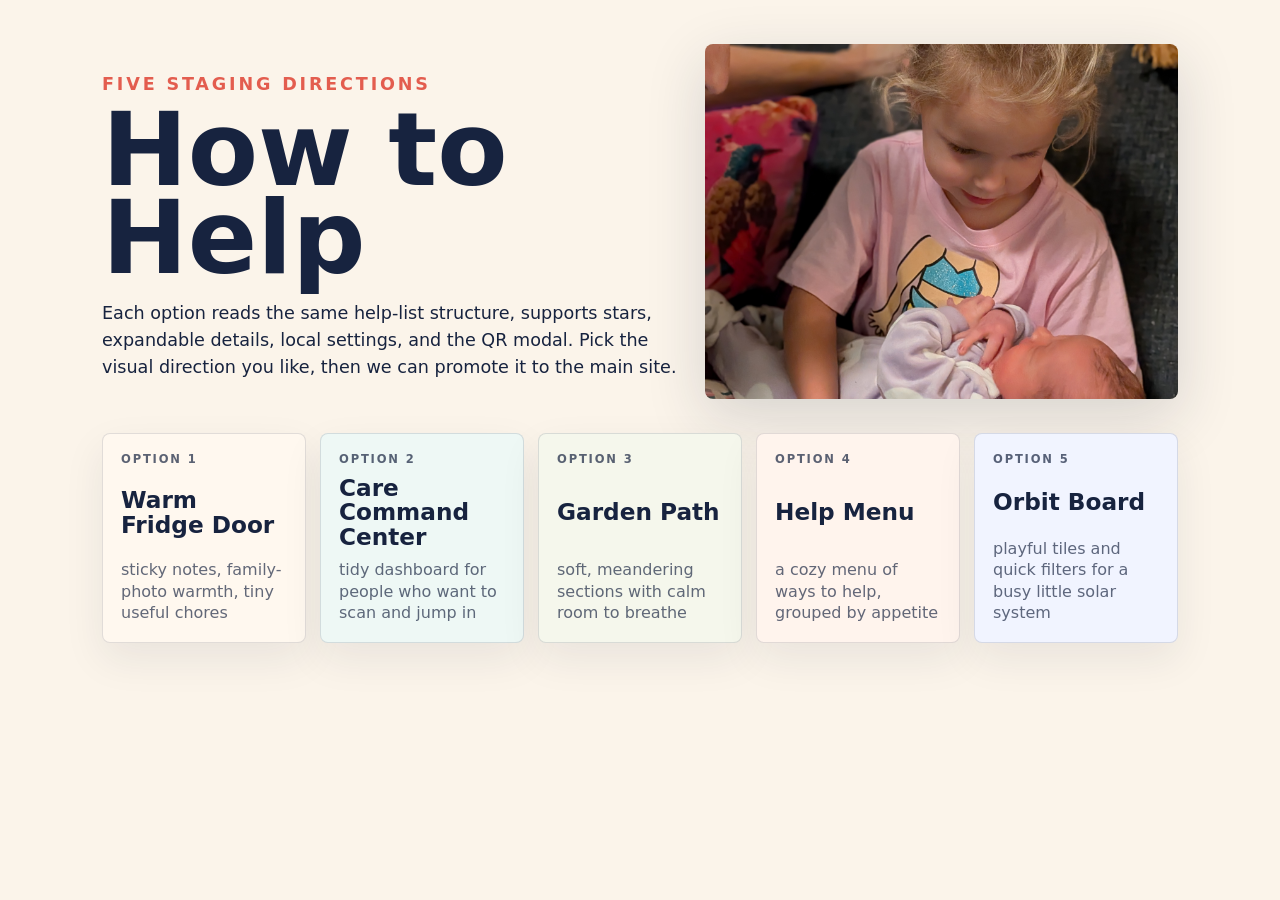
==== index.html @ 8624fa8e "Create How to Help staging site" ====
<!doctype html>
<html lang="en">
<head>
  <meta charset="utf-8">
  <meta name="viewport" content="width=device-width, initial-scale=1">
  <title>How to Help - staging</title>
  <meta name="theme-color" content="#fff8ef">
  <link rel="icon" href="assets/icon.svg" type="image/svg+xml">
  <link rel="stylesheet" href="shared/base.css">
  <style>
    body { background: #fbf4ea; color: #17233f; }
    .picker-shell { max-width: 1120px; margin: 0 auto; padding: 44px 22px; }
    .picker-hero { display: grid; grid-template-columns: 1.1fr .9fr; gap: 24px; align-items: end; }
    .picker-hero img { width: 100%; aspect-ratio: 4 / 3; object-fit: cover; border-radius: 8px; box-shadow: 0 18px 60px rgba(23,35,63,.16); }
    .picker-hero h1 { font-size: clamp(3rem, 8vw, 7rem); line-height: .86; margin: 0 0 16px; letter-spacing: 0; }
    .picker-hero p { font-size: 1.1rem; line-height: 1.55; max-width: 56ch; }
    .option-grid { display: grid; grid-template-columns: repeat(5, minmax(0, 1fr)); gap: 14px; margin-top: 34px; }
    .option-card { min-height: 210px; border-radius: 8px; padding: 18px; display: flex; flex-direction: column; justify-content: space-between; text-decoration: none; color: inherit; border: 1px solid rgba(23,35,63,.13); box-shadow: 0 16px 40px rgba(23,35,63,.08); transition: transform .18s ease, box-shadow .18s ease; }
    .option-card:hover { transform: translateY(-4px); box-shadow: 0 22px 55px rgba(23,35,63,.14); }
    .option-card span { text-transform: uppercase; font-size: .72rem; letter-spacing: .16em; font-weight: 800; opacity: .7; }
    .option-card strong { font-size: 1.45rem; line-height: 1.05; }
    .option-card em { font-style: normal; color: rgba(23,35,63,.68); line-height: 1.35; }
    .fridge-door { background: #fff8ef; }
    .command-center { background: #eef8f5; }
    .garden-path { background: #f5f7ec; }
    .help-menu { background: #fff4ed; }
    .orbit-board { background: #f1f4ff; }
    @media (max-width: 850px) { .picker-hero, .option-grid { grid-template-columns: 1fr; } .option-card { min-height: 150px; } }
  </style>
</head>
<body>
  <main class="picker-shell">
    <section class="picker-hero">
      <div>
        <p class="eyebrow">Five staging directions</p>
        <h1>How to Help</h1>
        <p>Each option reads the same help-list structure, supports stars, expandable details, local settings, and the QR modal. Pick the visual direction you like, then we can promote it to the main site.</p>
      </div>
      <img src="assets/family-1.jpg" alt="Miri and Avi">
    </section>
    <section class="option-grid" aria-label="Staging options">
      <a class="option-card fridge-door" href="staging_1/">
  <span>Option 1</span>
  <strong>Warm Fridge Door</strong>
  <em>sticky notes, family-photo warmth, tiny useful chores</em>
</a>
<a class="option-card command-center" href="staging_2/">
  <span>Option 2</span>
  <strong>Care Command Center</strong>
  <em>tidy dashboard for people who want to scan and jump in</em>
</a>
<a class="option-card garden-path" href="staging_3/">
  <span>Option 3</span>
  <strong>Garden Path</strong>
  <em>soft, meandering sections with calm room to breathe</em>
</a>
<a class="option-card help-menu" href="staging_4/">
  <span>Option 4</span>
  <strong>Help Menu</strong>
  <em>a cozy menu of ways to help, grouped by appetite</em>
</a>
<a class="option-card orbit-board" href="staging_5/">
  <span>Option 5</span>
  <strong>Orbit Board</strong>
  <em>playful tiles and quick filters for a busy little solar system</em>
</a>
    </section>
  </main>
</body>
</html>
---- shared/base.css ----
:root {
  --ink: #17233f;
  --muted: #657188;
  --paper: #fffaf3;
  --panel: rgba(255,255,255,.82);
  --line: rgba(23,35,63,.13);
  --accent: #e35d4f;
  --accent-2: #238a78;
  --shadow: 0 20px 70px rgba(23,35,63,.12);
  font-family: Inter, ui-sans-serif, system-ui, -apple-system, BlinkMacSystemFont, "Segoe UI", sans-serif;
  color: var(--ink);
}

* { box-sizing: border-box; }
html { scroll-behavior: smooth; }
body {
  min-height: 100vh;
  margin: 0;
  background: var(--page-bg, #fff8ef);
  color: var(--ink);
}
button, input { font: inherit; }
button { cursor: pointer; }
img { max-width: 100%; display: block; }
.site-shell { width: min(1160px, calc(100% - 28px)); margin: 0 auto; padding: 22px 0 40px; }
.eyebrow { margin: 0 0 8px; color: var(--accent); font-size: .75rem; text-transform: uppercase; letter-spacing: .16em; font-weight: 850; }
.hero {
  position: relative;
  display: grid;
  grid-template-columns: minmax(280px, .9fr) minmax(320px, 1.1fr);
  gap: 28px;
  align-items: stretch;
  min-height: 520px;
  padding: 18px;
}
.hero-photo img { width: 100%; height: 100%; object-fit: cover; border-radius: var(--radius, 8px); box-shadow: var(--shadow); }
.hero-copy {
  align-self: center;
  padding: clamp(22px, 5vw, 54px);
}
.hero h1 { margin: 0; font-size: clamp(3.4rem, 8vw, 8rem); line-height: .85; letter-spacing: 0; }
.hero-copy p:not(.eyebrow) { max-width: 42rem; color: var(--muted); font-size: clamp(1rem, 2vw, 1.25rem); line-height: 1.55; }
.hero-actions { display: flex; flex-wrap: wrap; gap: 10px; margin-top: 24px; }
.primary-action, .plain-action, .settings-actions button, .site-footer button {
  border: 1px solid var(--line);
  border-radius: 999px;
  padding: 11px 16px;
  background: var(--accent);
  color: white;
  font-weight: 800;
  box-shadow: 0 12px 30px rgba(23,35,63,.12);
}
.plain-action, .settings-actions button:not(.primary-action), .site-footer button {
  background: rgba(255,255,255,.78);
  color: var(--ink);
  box-shadow: none;
}
.settings-button {
  position: absolute;
  top: 22px;
  right: 22px;
  display: inline-flex;
  align-items: center;
  gap: 8px;
  border: 1px solid var(--line);
  border-radius: 999px;
  padding: 10px 13px;
  background: rgba(255,255,255,.78);
  color: var(--ink);
  font-weight: 800;
  backdrop-filter: blur(12px);
}
.intro-strip {
  display: grid;
  grid-template-columns: repeat(3, 1fr);
  gap: 12px;
  margin: 24px 0;
}
.intro-strip div {
  background: var(--panel);
  border: 1px solid var(--line);
  border-radius: var(--radius, 8px);
  padding: 16px;
}
.intro-strip strong { display: block; margin-bottom: 6px; }
.intro-strip span { color: var(--muted); line-height: 1.35; }
.section-tabs {
  position: sticky;
  top: 0;
  z-index: 4;
  display: flex;
  gap: 8px;
  overflow-x: auto;
  padding: 10px 0;
  background: color-mix(in srgb, var(--page-bg, #fff8ef) 88%, transparent);
  backdrop-filter: blur(14px);
}
.section-tabs a {
  flex: 0 0 auto;
  text-decoration: none;
  color: var(--ink);
  border: 1px solid var(--line);
  background: rgba(255,255,255,.78);
  border-radius: 999px;
  padding: 9px 13px;
  font-size: .9rem;
  font-weight: 800;
}
.photo-band {
  display: grid;
  grid-template-columns: 1.2fr .8fr 1fr;
  gap: 12px;
  margin: 20px 0 34px;
}
.photo-band img { width: 100%; aspect-ratio: 16 / 10; object-fit: cover; border-radius: var(--radius, 8px); border: 1px solid var(--line); }
.content-heading { display: flex; justify-content: space-between; gap: 18px; align-items: end; margin: 12px 0 16px; }
.content-heading h2 { margin: 0; font-size: clamp(2.2rem, 5vw, 4.3rem); line-height: .95; }
.sections { display: grid; grid-template-columns: repeat(2, minmax(0, 1fr)); gap: 18px; }
.help-section {
  min-width: 0;
  padding: 18px;
  border: 1px solid var(--line);
  border-radius: var(--radius, 8px);
  background: var(--panel);
  box-shadow: 0 14px 44px rgba(23,35,63,.08);
}
.help-section header { display: flex; justify-content: space-between; gap: 12px; align-items: start; margin-bottom: 12px; }
.help-section h3 { margin: 0; font-size: clamp(1.5rem, 3vw, 2.2rem); letter-spacing: 0; }
.section-count { margin: 0; color: var(--muted); font-weight: 800; white-space: nowrap; }
.help-list { display: grid; gap: 8px; }
.help-card {
  position: relative;
  border: 1px solid var(--line);
  border-radius: calc(var(--radius, 8px) - 2px);
  background: rgba(255,255,255,.72);
  overflow: hidden;
}
.help-card.is-starred { border-color: color-mix(in srgb, var(--accent) 55%, white); background: color-mix(in srgb, var(--accent) 11%, white); }
.star-button {
  position: absolute;
  left: 10px;
  top: 10px;
  z-index: 2;
  width: 32px;
  height: 32px;
  border: 0;
  border-radius: 50%;
  background: transparent;
  color: var(--accent);
  font-size: 1.15rem;
}
.card-main {
  width: 100%;
  display: grid;
  grid-template-columns: 1fr auto;
  gap: 12px;
  align-items: center;
  border: 0;
  background: transparent;
  color: inherit;
  text-align: left;
  padding: 13px 14px 13px 48px;
}
.item-title { font-weight: 850; line-height: 1.25; }
.expand-mark { transition: transform .18s ease; color: var(--muted); font-weight: 900; }
.card-main[aria-expanded="true"] .expand-mark { transform: rotate(45deg); }
.item-details { padding: 0 16px 16px 48px; color: var(--muted); line-height: 1.45; }
.item-details p { margin: 0; }
.closing-card {
  display: grid;
  grid-template-columns: .8fr 1.2fr;
  gap: 18px;
  align-items: center;
  margin-top: 24px;
  padding: 18px;
  border-radius: var(--radius, 8px);
  background: var(--panel);
  border: 1px solid var(--line);
}
.closing-card img { aspect-ratio: 16 / 10; width: 100%; object-fit: cover; border-radius: calc(var(--radius, 8px) - 2px); }
.closing-card h2 { margin: 0 0 8px; font-size: clamp(1.8rem, 4vw, 3rem); line-height: 1; }
.closing-card p:not(.eyebrow) { color: var(--muted); line-height: 1.5; }
.site-footer { display: flex; justify-content: center; gap: 10px; align-items: center; margin-top: 26px; color: var(--muted); }
.site-footer a { color: inherit; }
.modal-backdrop {
  position: fixed;
  inset: 0;
  z-index: 20;
  background: rgba(23,35,63,.3);
  backdrop-filter: blur(8px);
}
.settings-modal, .qr-modal {
  position: fixed;
  inset: 0;
  z-index: 21;
  display: grid;
  place-items: center;
  padding: 18px;
}
.settings-modal[hidden], .qr-modal[hidden], .modal-backdrop[hidden] { display: none; }
.settings-panel, .qr-panel {
  width: min(560px, 100%);
  max-height: min(720px, calc(100vh - 36px));
  overflow: auto;
  background: var(--paper);
  border: 1px solid var(--line);
  border-radius: 10px;
  box-shadow: 0 28px 90px rgba(23,35,63,.28);
  padding: 18px;
}
.settings-panel header, .qr-panel header { display: flex; justify-content: space-between; align-items: start; gap: 16px; margin-bottom: 16px; }
.settings-panel h2, .qr-panel h2 { margin: 0; font-size: 2rem; }
.plain-x {
  width: 38px;
  height: 38px;
  border: 0;
  background: transparent;
  font-size: 2rem;
  line-height: 1;
  transition: transform .2s ease;
}
.plain-x:hover { transform: rotate(90deg); }
.settings-section { border-top: 1px solid var(--line); padding: 16px 0; }
.settings-section h3 { margin: 0 0 10px; }
.style-grid { display: grid; grid-template-columns: repeat(3, 1fr); gap: 10px; }
.style-grid button {
  border: 1px solid var(--line);
  border-radius: 8px;
  background: rgba(255,255,255,.72);
  padding: 10px;
  font-weight: 850;
}
.style-grid .is-selected { outline: 3px solid color-mix(in srgb, var(--accent) 45%, transparent); }
.style-grid span { display: block; height: 34px; border-radius: 6px; margin-bottom: 8px; background: linear-gradient(135deg, var(--accent), var(--accent-2)); }
.toggle-row { display: flex; justify-content: space-between; align-items: center; gap: 14px; padding: 10px 0; }
.advanced-settings summary { display: flex; justify-content: space-between; font-weight: 850; cursor: pointer; }
.advanced-settings input { width: 100%; margin-top: 8px; border: 1px solid var(--line); border-radius: 8px; padding: 10px; }
.advanced-settings small { display: block; color: var(--muted); line-height: 1.4; margin-top: 8px; }
.settings-actions { display: flex; gap: 10px; justify-content: flex-end; padding-top: 10px; }
.qr-panel { text-align: center; }
.qr-panel img { width: min(320px, 82vw); margin: 10px auto 16px; border: 12px solid white; border-radius: 8px; }
.qr-panel a { color: var(--muted); overflow-wrap: anywhere; }
body[data-style="bright"] { --paper: #ffffff; --panel: rgba(255,255,255,.9); --accent: #0d8f81; --accent-2: #ffb347; }
body[data-style="night"] { --paper: #111827; --panel: rgba(22,30,48,.9); --ink: #f6f2e8; --muted: #b8c1d1; --line: rgba(255,255,255,.14); --accent: #ffb86b; --accent-2: #7ad7ca; color: var(--ink); }
body.is-compact .hero { min-height: 380px; }
body.is-compact .intro-strip, body.is-compact .photo-band, body.is-compact .closing-card { display: none; }
body.is-compact .help-section { padding: 12px; }
body.is-compact .card-main { padding-top: 10px; padding-bottom: 10px; }
@media (max-width: 820px) {
  .site-shell { width: min(100% - 18px, 560px); padding-top: 10px; }
  .hero, .picker-hero, .intro-strip, .photo-band, .sections, .closing-card { grid-template-columns: 1fr; }
  .hero { min-height: auto; padding: 10px; }
  .hero-photo img { max-height: 380px; }
  .hero-copy { padding: 20px 4px 8px; }
  .hero h1 { font-size: clamp(3.6rem, 19vw, 5.8rem); }
  .settings-button { top: 16px; right: 16px; }
  .content-heading { display: block; }
  .help-section { padding: 14px; }
  .section-tabs { margin-left: -9px; margin-right: -9px; padding-left: 9px; }
  .site-footer { flex-direction: column; }
}
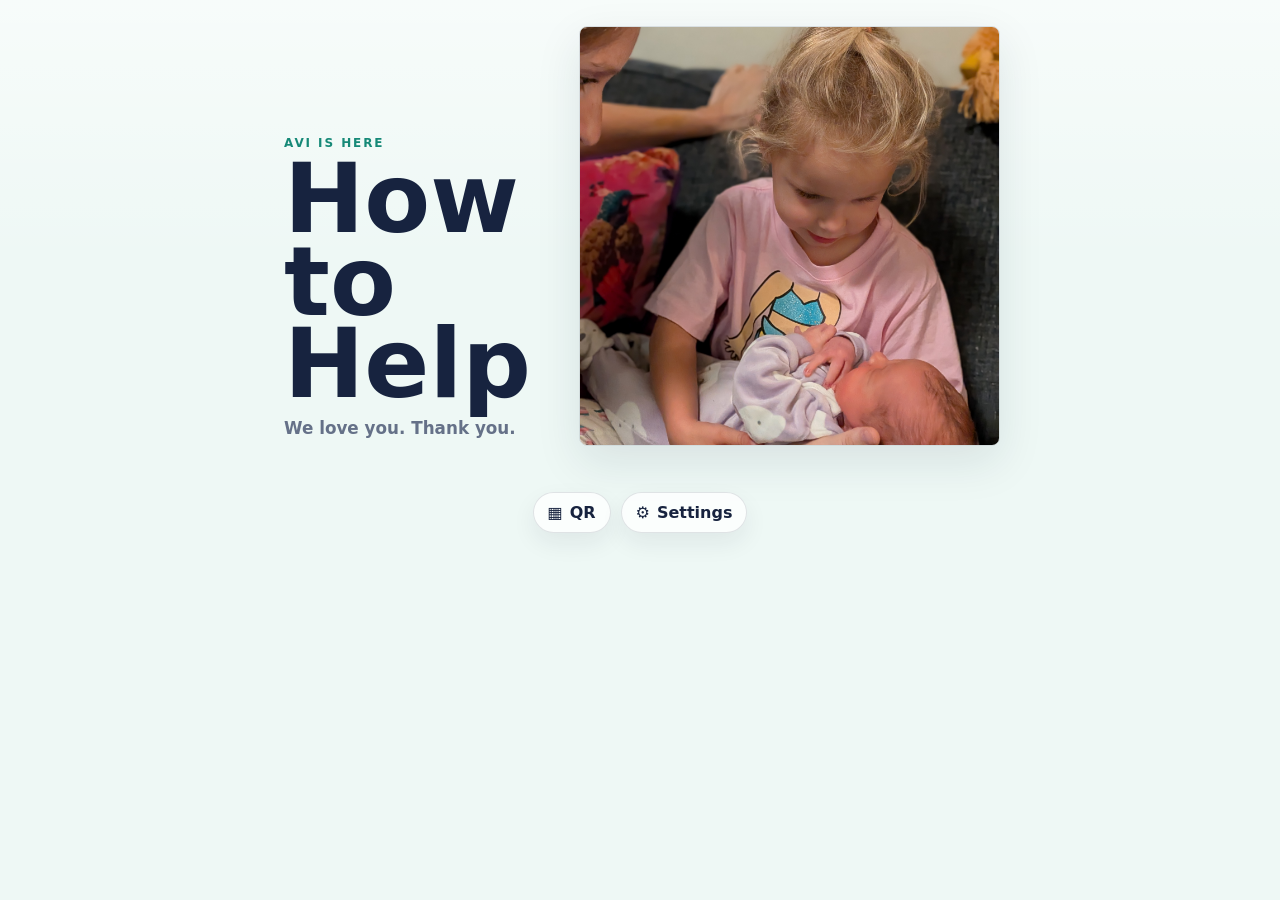
==== commit ca7aa257: "Promote simplified option two layout" ====
--- a/index.html
+++ b/index.html
@@ -2,69 +2,95 @@
 <html lang="en">
 <head>
   <meta charset="utf-8">
-  <meta name="viewport" content="width=device-width, initial-scale=1">
-  <title>How to Help - staging</title>
-  <meta name="theme-color" content="#fff8ef">
+  <meta name="viewport" content="width=device-width, initial-scale=1, viewport-fit=cover">
+  <title>How to Help</title>
+  <meta name="theme-color" content="#eef8f5">
+  <meta name="apple-mobile-web-app-title" content="How to Help">
   <link rel="icon" href="assets/icon.svg" type="image/svg+xml">
+  <link rel="apple-touch-icon" href="assets/icon.svg">
+  <link rel="manifest" href="manifest.webmanifest">
   <link rel="stylesheet" href="shared/base.css">
-  <style>
-    body { background: #fbf4ea; color: #17233f; }
-    .picker-shell { max-width: 1120px; margin: 0 auto; padding: 44px 22px; }
-    .picker-hero { display: grid; grid-template-columns: 1.1fr .9fr; gap: 24px; align-items: end; }
-    .picker-hero img { width: 100%; aspect-ratio: 4 / 3; object-fit: cover; border-radius: 8px; box-shadow: 0 18px 60px rgba(23,35,63,.16); }
-    .picker-hero h1 { font-size: clamp(3rem, 8vw, 7rem); line-height: .86; margin: 0 0 16px; letter-spacing: 0; }
-    .picker-hero p { font-size: 1.1rem; line-height: 1.55; max-width: 56ch; }
-    .option-grid { display: grid; grid-template-columns: repeat(5, minmax(0, 1fr)); gap: 14px; margin-top: 34px; }
-    .option-card { min-height: 210px; border-radius: 8px; padding: 18px; display: flex; flex-direction: column; justify-content: space-between; text-decoration: none; color: inherit; border: 1px solid rgba(23,35,63,.13); box-shadow: 0 16px 40px rgba(23,35,63,.08); transition: transform .18s ease, box-shadow .18s ease; }
-    .option-card:hover { transform: translateY(-4px); box-shadow: 0 22px 55px rgba(23,35,63,.14); }
-    .option-card span { text-transform: uppercase; font-size: .72rem; letter-spacing: .16em; font-weight: 800; opacity: .7; }
-    .option-card strong { font-size: 1.45rem; line-height: 1.05; }
-    .option-card em { font-style: normal; color: rgba(23,35,63,.68); line-height: 1.35; }
-    .fridge-door { background: #fff8ef; }
-    .command-center { background: #eef8f5; }
-    .garden-path { background: #f5f7ec; }
-    .help-menu { background: #fff4ed; }
-    .orbit-board { background: #f1f4ff; }
-    @media (max-width: 850px) { .picker-hero, .option-grid { grid-template-columns: 1fr; } .option-card { min-height: 150px; } }
-  </style>
+  <link rel="stylesheet" href="styles.css">
 </head>
-<body>
-  <main class="picker-shell">
-    <section class="picker-hero">
-      <div>
-        <p class="eyebrow">Five staging directions</p>
+<body class="command-center actual-site" data-stage="production" data-asset-root="assets">
+  <main class="site-shell">
+    <header class="simple-hero">
+      <div class="simple-title">
+        <p class="eyebrow">Avi is here</p>
         <h1>How to Help</h1>
-        <p>Each option reads the same help-list structure, supports stars, expandable details, local settings, and the QR modal. Pick the visual direction you like, then we can promote it to the main site.</p>
+        <p>We love you. Thank you.</p>
       </div>
       <img src="assets/family-1.jpg" alt="Miri and Avi">
-    </section>
-    <section class="option-grid" aria-label="Staging options">
-      <a class="option-card fridge-door" href="staging_1/">
-  <span>Option 1</span>
-  <strong>Warm Fridge Door</strong>
-  <em>sticky notes, family-photo warmth, tiny useful chores</em>
-</a>
-<a class="option-card command-center" href="staging_2/">
-  <span>Option 2</span>
-  <strong>Care Command Center</strong>
-  <em>tidy dashboard for people who want to scan and jump in</em>
-</a>
-<a class="option-card garden-path" href="staging_3/">
-  <span>Option 3</span>
-  <strong>Garden Path</strong>
-  <em>soft, meandering sections with calm room to breathe</em>
-</a>
-<a class="option-card help-menu" href="staging_4/">
-  <span>Option 4</span>
-  <strong>Help Menu</strong>
-  <em>a cozy menu of ways to help, grouped by appetite</em>
-</a>
-<a class="option-card orbit-board" href="staging_5/">
-  <span>Option 5</span>
-  <strong>Orbit Board</strong>
-  <em>playful tiles and quick filters for a busy little solar system</em>
-</a>
-    </section>
+    </header>
+
+    <section class="sections" data-sections aria-label="Ways to help"></section>
+
+    <footer class="bottom-tools">
+      <button type="button" data-open-qr aria-label="Show QR code">
+        <span aria-hidden="true">▦</span>
+        <span>QR</span>
+      </button>
+      <button type="button" data-open-settings aria-label="Open settings">
+        <span aria-hidden="true">⚙</span>
+        <span>Settings</span>
+      </button>
+    </footer>
   </main>
+
+  <div class="modal-backdrop" data-settings-backdrop hidden></div>
+  <section class="settings-modal" data-settings-modal hidden role="dialog" aria-modal="true" aria-labelledby="settings-title">
+    <div class="settings-panel">
+      <header>
+        <div>
+          <p class="eyebrow">How to Help</p>
+          <h2 id="settings-title">Settings</h2>
+        </div>
+        <button type="button" class="plain-x" data-close-settings aria-label="Close settings">×</button>
+      </header>
+      <section class="settings-section">
+        <h3>Style</h3>
+        <div class="style-grid" data-style-grid>
+          <button type="button" data-style-option="cozy"><span></span>Cozy</button>
+          <button type="button" data-style-option="bright"><span></span>Bright</button>
+          <button type="button" data-style-option="night"><span></span>Night</button>
+        </div>
+      </section>
+      <section class="settings-section">
+        <h3>List</h3>
+        <label class="toggle-row"><span>Show descriptions by default</span><input type="checkbox" data-setting="openDescriptions"></label>
+        <label class="toggle-row"><span>Compact list</span><input type="checkbox" data-setting="compact"></label>
+      </section>
+      <details class="settings-section advanced-settings">
+        <summary><span>Advanced</span><span aria-hidden="true">⌄</span></summary>
+        <label>
+          <span>Published Google Doc URL</span>
+          <input type="url" data-doc-url placeholder="https://docs.google.com/document/d/e/2PACX-1vQbbd27IH_bLefhDq0uu_RTxQq0S-WqH5Wk_iawjYdqaXKTiIoB1UHlBS3CN3i1IugfZRaVio5yttKq/pub">
+        </label>
+        <small>Leave blank to use the built-in published Google Doc source.</small>
+      </details>
+      <div class="settings-actions">
+        <button type="button" class="primary-action" data-save-settings>Save</button>
+        <button type="button" data-reset-device>Reset this device</button>
+      </div>
+    </div>
+  </section>
+
+  <div class="modal-backdrop" data-qr-backdrop hidden></div>
+  <section class="qr-modal" data-qr-modal hidden role="dialog" aria-modal="true" aria-labelledby="qr-title">
+    <div class="qr-panel">
+      <header>
+        <div>
+          <p class="eyebrow">Share</p>
+          <h2 id="qr-title">How to Help</h2>
+        </div>
+        <button type="button" class="plain-x" data-close-qr aria-label="Close QR code">×</button>
+      </header>
+      <img src="assets/qr-live.png" alt="QR code for the How to Help website">
+      <a href="https://talrme.github.io/how-to-help/">https://talrme.github.io/how-to-help/</a>
+    </div>
+  </section>
+
+  <script src="shared/config.js"></script>
+  <script src="shared/app.js"></script>
 </body>
 </html>
--- a/styles.css
+++ b/styles.css
@@ -0,0 +1,276 @@
+body.actual-site {
+  --page-bg: #eef8f5;
+  --paper: #fbfffd;
+  --panel: rgba(255,255,255,.88);
+  --accent: #168977;
+  --accent-2: #ef7f61;
+  --radius: 8px;
+  background:
+    linear-gradient(180deg, rgba(255,255,255,.55), rgba(255,255,255,0) 260px),
+    var(--page-bg);
+}
+
+.actual-site .site-shell {
+  width: min(100% - 18px, 720px);
+  padding: 12px 0 28px;
+}
+
+.simple-hero {
+  display: grid;
+  gap: 14px;
+  margin-bottom: 18px;
+}
+
+.simple-title {
+  padding: 12px 4px 0;
+}
+
+.simple-title h1 {
+  margin: 0;
+  font-size: clamp(3.2rem, 16vw, 6rem);
+  line-height: .86;
+  letter-spacing: 0;
+}
+
+.simple-title p:not(.eyebrow) {
+  margin: 12px 0 0;
+  color: var(--muted);
+  font-size: 1.05rem;
+  font-weight: 750;
+}
+
+.simple-hero img {
+  width: 100%;
+  max-height: 420px;
+  object-fit: cover;
+  object-position: center 34%;
+  border-radius: 8px;
+  border: 1px solid var(--line);
+  box-shadow: 0 16px 45px rgba(23,35,63,.1);
+}
+
+.actual-site .sections {
+  display: grid;
+  grid-template-columns: 1fr;
+  gap: 0;
+}
+
+.actual-site .help-section {
+  padding: 0;
+  border: 0;
+  background: transparent;
+  box-shadow: none;
+}
+
+.actual-site .help-section header {
+  display: block;
+  margin: 26px 0 10px;
+  padding: 0 2px;
+}
+
+.actual-site .help-section:first-child header {
+  margin-top: 6px;
+}
+
+.actual-site .help-section h3 {
+  margin: 0;
+  font-size: clamp(1.65rem, 7vw, 2.35rem);
+  line-height: 1;
+}
+
+.actual-site .help-list {
+  display: grid;
+  gap: 7px;
+}
+
+.actual-site .help-card {
+  display: grid;
+  grid-template-columns: 36px minmax(0, 1fr);
+  align-items: start;
+  overflow: hidden;
+  border: 1px solid rgba(23,35,63,.1);
+  border-radius: 8px;
+  background: rgba(255,255,255,.8);
+  box-shadow: 0 8px 24px rgba(23,35,63,.055);
+}
+
+.actual-site .move-handle {
+  grid-column: 1;
+  grid-row: 1;
+  width: 36px;
+  min-height: 46px;
+  display: grid;
+  place-content: center;
+  gap: 3px;
+  border: 0;
+  background: transparent;
+}
+
+.actual-site .move-handle span {
+  display: block;
+  width: 15px;
+  height: 2px;
+  border-radius: 999px;
+  background: rgba(23,35,63,.42);
+}
+
+.actual-site .card-main {
+  grid-column: 2;
+  width: 100%;
+  display: grid;
+  grid-template-columns: minmax(0, 1fr) 24px;
+  align-items: center;
+  gap: 8px;
+  min-height: 46px;
+  padding: 12px 10px 12px 0;
+  border: 0;
+  background: transparent;
+  text-align: left;
+  color: inherit;
+}
+
+.actual-site .item-title {
+  font-weight: 820;
+  line-height: 1.22;
+}
+
+.actual-site .expand-mark {
+  width: 24px;
+  height: 24px;
+  display: grid;
+  place-items: center;
+  color: rgba(23,35,63,.55);
+  font-size: 1.1rem;
+  transition: transform .18s ease;
+}
+
+.actual-site .card-main[aria-expanded="true"] .expand-mark {
+  transform: rotate(180deg);
+}
+
+.actual-site .item-details {
+  grid-column: 2;
+  padding: 0 12px 14px 0;
+  color: var(--muted);
+  line-height: 1.42;
+}
+
+.actual-site .move-controls {
+  grid-column: 1 / -1;
+  display: flex;
+  gap: 8px;
+  padding: 0 10px 10px 36px;
+}
+
+.actual-site .move-controls[hidden] {
+  display: none;
+}
+
+.actual-site .move-controls button {
+  flex: 1;
+  border: 1px solid var(--line);
+  border-radius: 999px;
+  background: rgba(255,255,255,.85);
+  color: var(--ink);
+  padding: 8px 10px;
+  font-size: .86rem;
+  font-weight: 800;
+}
+
+.actual-site .move-controls button:disabled {
+  opacity: .38;
+}
+
+.actual-site .help-card.is-moving {
+  border-color: rgba(22,137,119,.38);
+  background: rgba(255,255,255,.96);
+}
+
+.photo-break {
+  display: grid;
+  grid-template-columns: repeat(3, 1fr);
+  gap: 7px;
+  margin: 18px 0 4px;
+}
+
+.photo-break img {
+  width: 100%;
+  aspect-ratio: 1 / 1;
+  object-fit: cover;
+  border-radius: 8px;
+  border: 1px solid rgba(23,35,63,.1);
+}
+
+.bottom-tools {
+  display: flex;
+  justify-content: center;
+  gap: 10px;
+  margin: 28px 0 4px;
+}
+
+.bottom-tools button {
+  display: inline-flex;
+  align-items: center;
+  gap: 7px;
+  border: 1px solid rgba(23,35,63,.12);
+  border-radius: 999px;
+  background: rgba(255,255,255,.78);
+  color: var(--ink);
+  padding: 10px 14px;
+  font-weight: 850;
+  box-shadow: 0 10px 24px rgba(23,35,63,.07);
+}
+
+body.actual-site[data-style="bright"] {
+  --page-bg: #f8fbff;
+  --paper: #ffffff;
+  --accent: #0d8f81;
+  --accent-2: #ffb347;
+}
+
+body.actual-site[data-style="night"] {
+  --page-bg: #111827;
+  --paper: #111827;
+  --panel: rgba(22,30,48,.9);
+  --ink: #f6f2e8;
+  --muted: #b8c1d1;
+  --line: rgba(255,255,255,.14);
+  --accent: #ffb86b;
+  --accent-2: #7ad7ca;
+}
+
+body.actual-site[data-style="night"] .help-card,
+body.actual-site[data-style="night"] .bottom-tools button,
+body.actual-site[data-style="night"] .move-controls button {
+  background: rgba(22,30,48,.82);
+}
+
+body.actual-site[data-style="night"] .move-handle span {
+  background: rgba(246,242,232,.5);
+}
+
+body.actual-site.is-compact .simple-hero img,
+body.actual-site.is-compact .photo-break {
+  display: none;
+}
+
+body.actual-site.is-compact .help-section header {
+  margin-top: 18px;
+}
+
+body.actual-site.is-compact .help-card {
+  box-shadow: none;
+}
+
+@media (min-width: 760px) {
+  .simple-hero {
+    grid-template-columns: .8fr 1.2fr;
+    align-items: end;
+    gap: 18px;
+    margin-top: 14px;
+  }
+
+  .simple-title {
+    padding-bottom: 8px;
+  }
+}
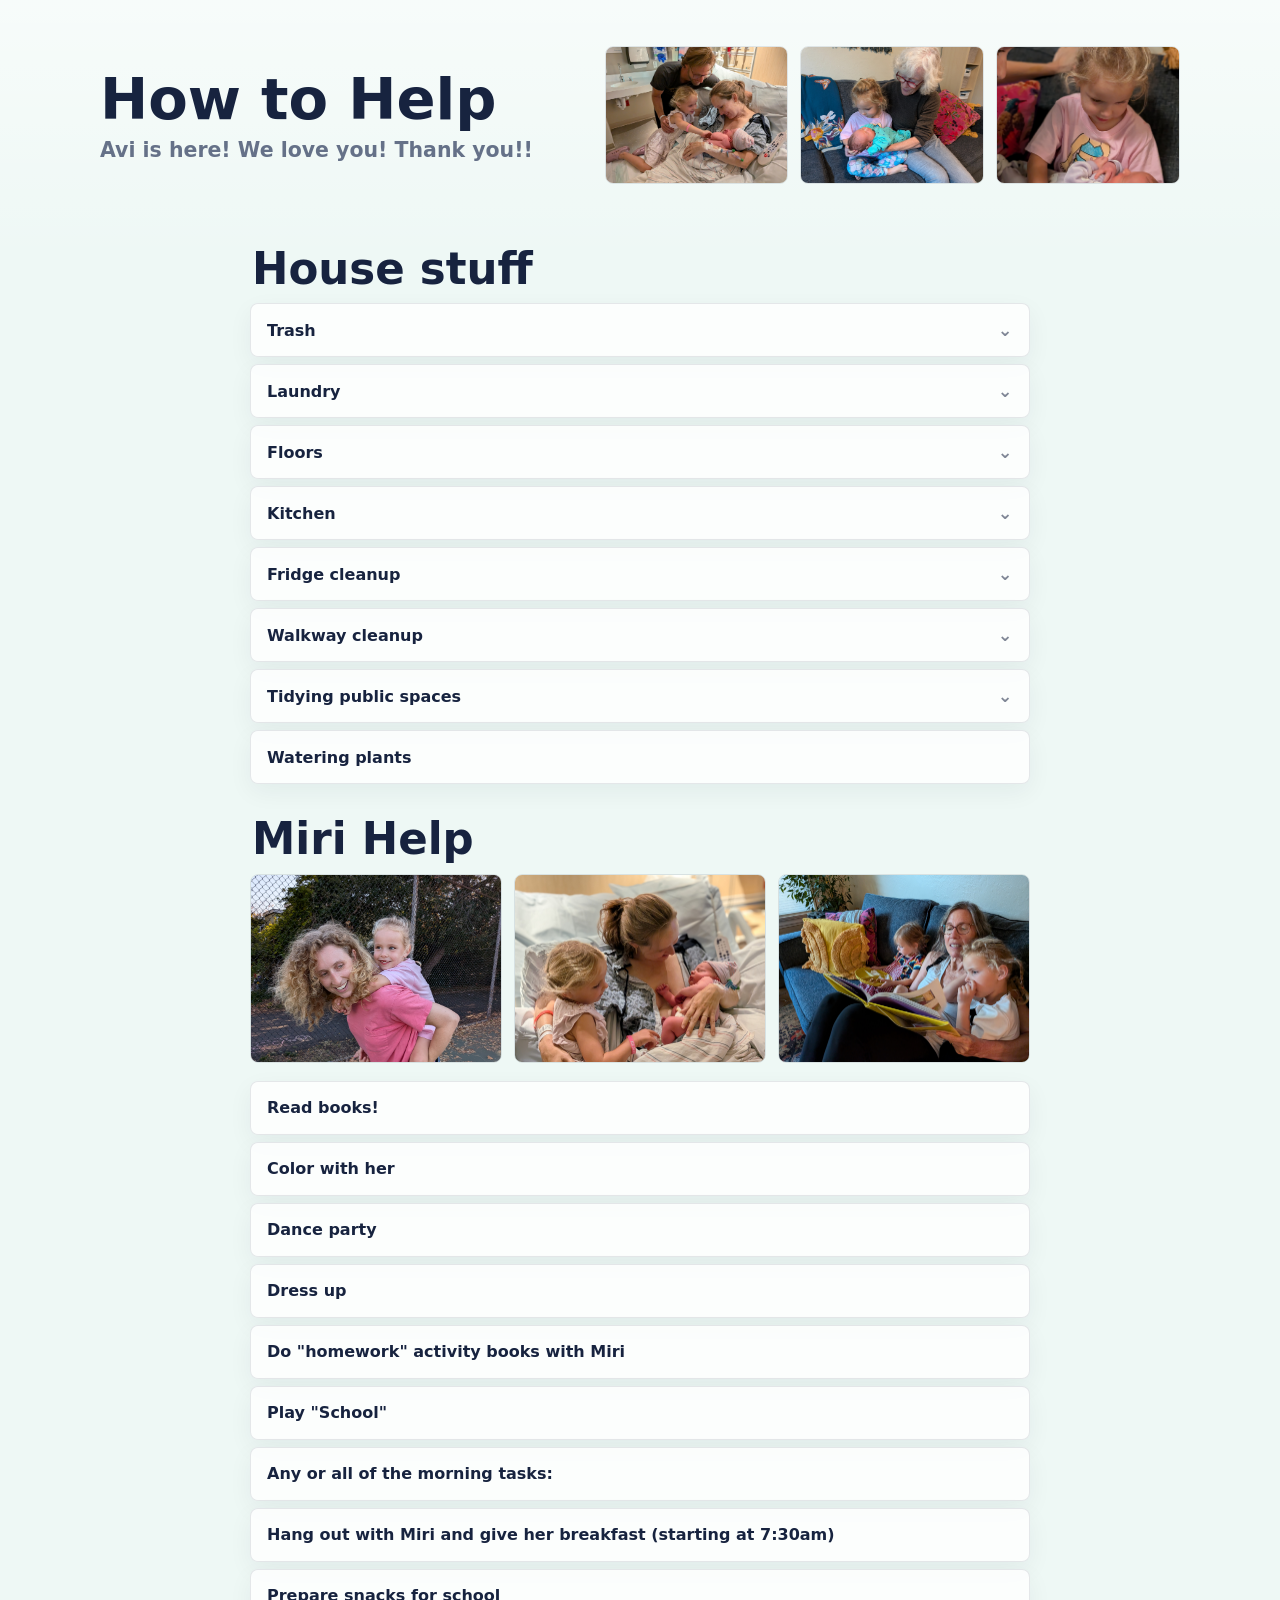
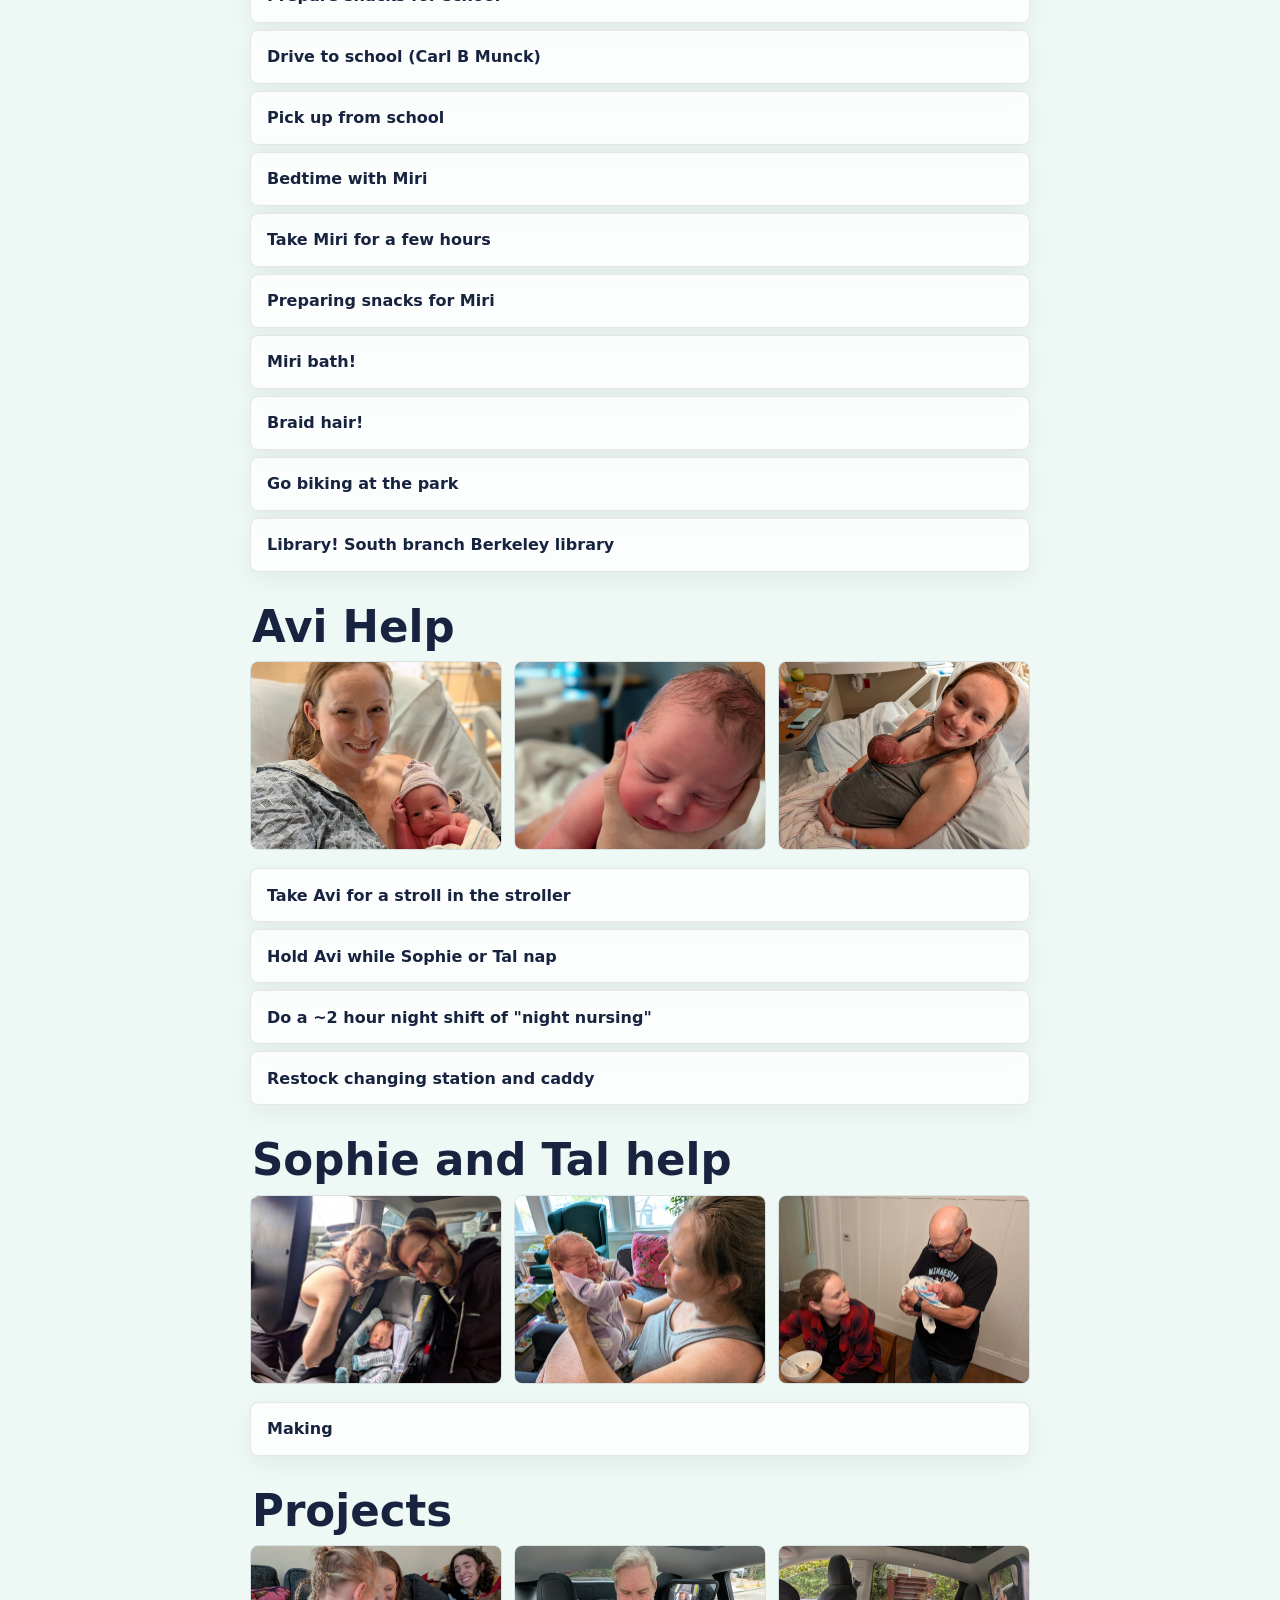
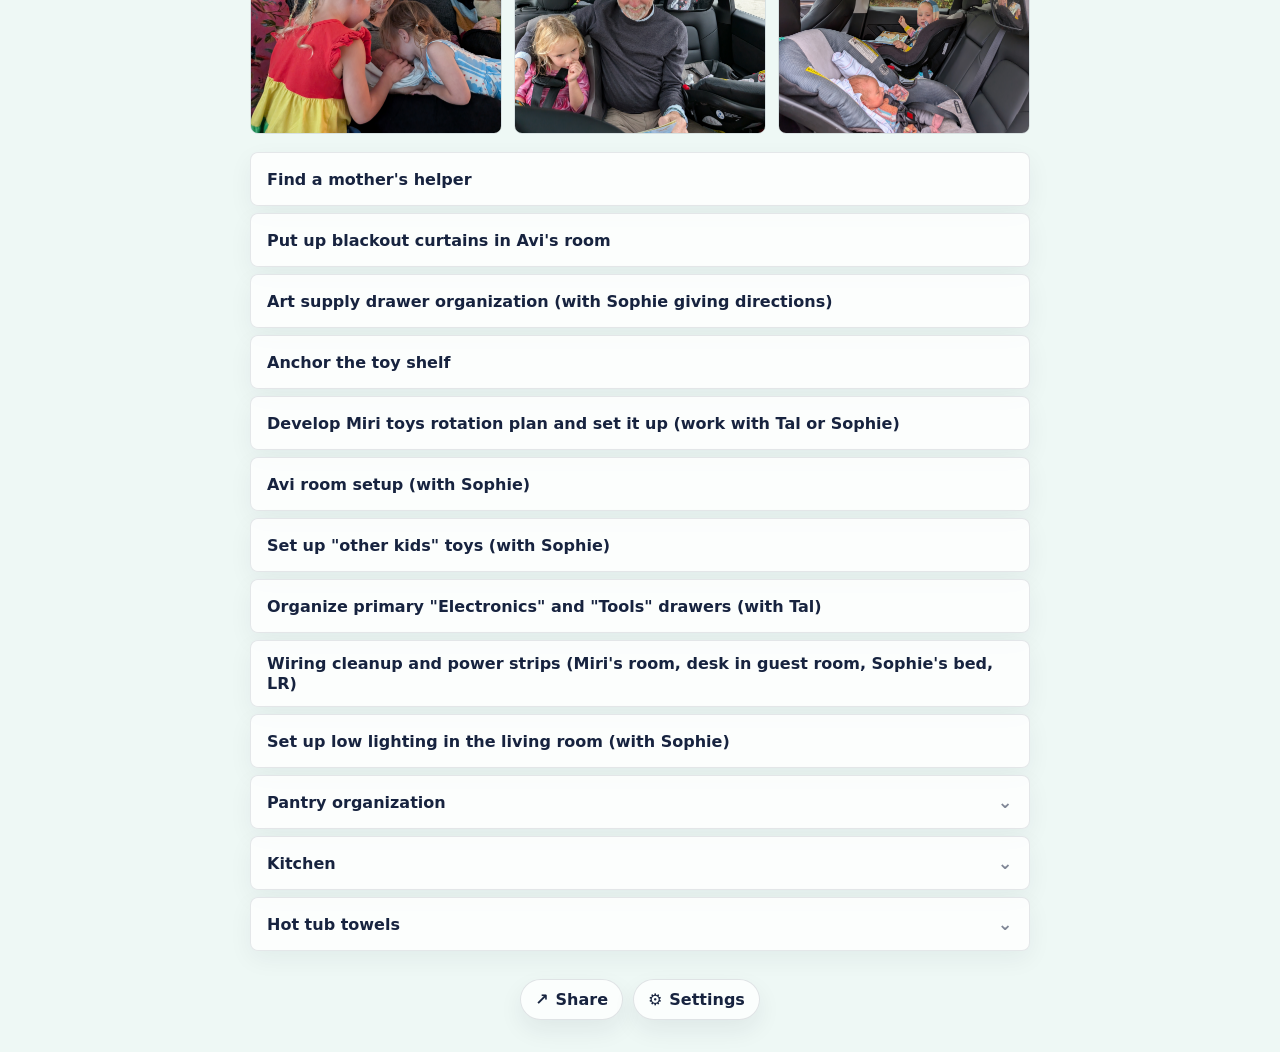
==== commit 5312532c: "Polish how-to-help photo layout" ====
--- a/index.html
+++ b/index.html
@@ -6,29 +6,38 @@
   <title>How to Help</title>
   <meta name="theme-color" content="#eef8f5">
   <meta name="apple-mobile-web-app-title" content="How to Help">
-  <link rel="icon" href="assets/icon.svg" type="image/svg+xml">
-  <link rel="apple-touch-icon" href="assets/icon.svg">
+  <link rel="icon" href="help-icon.png" type="image/png">
+  <link rel="apple-touch-icon" href="help-icon.png">
   <link rel="manifest" href="manifest.webmanifest">
   <link rel="stylesheet" href="shared/base.css">
   <link rel="stylesheet" href="styles.css">
 </head>
-<body class="command-center actual-site" data-stage="production" data-asset-root="assets">
+<body class="command-center actual-site" data-stage="production" data-asset-root="images">
   <main class="site-shell">
     <header class="simple-hero">
       <div class="simple-title">
-        <p class="eyebrow">Avi is here</p>
         <h1>How to Help</h1>
-        <p>We love you. Thank you.</p>
+        <p>Avi is here! We love you! Thank you!!</p>
       </div>
-      <img src="assets/family-1.jpg" alt="Miri and Avi">
+      <div class="photo-break hero-photo-strip" aria-label="Family photos">
+        <button type="button" class="photo-thumb" data-gallery-index="0" aria-label="Open photo of Tal, Sophie, Miri, and Avi in the hospital room">
+          <img src="images/hospital-family-bed.jpg" style="object-position:50% 42%" alt="Tal, Sophie, Miri, and Avi in the hospital room">
+        </button>
+        <button type="button" class="photo-thumb" data-gallery-index="8" aria-label="Open photo of Miri and Avi sitting with grandma">
+          <img src="images/miri-and-avi-with-grandma.jpg" style="object-position:55% 45%" alt="Miri and Avi sitting with grandma">
+        </button>
+        <button type="button" class="photo-thumb" data-gallery-index="12" aria-label="Open photo of Miri holding Avi at home">
+          <img src="images/miri-and-avi.jpg" style="object-position:52% 38%" alt="Miri holding Avi at home">
+        </button>
+      </div>
     </header>
 
     <section class="sections" data-sections aria-label="Ways to help"></section>
 
     <footer class="bottom-tools">
-      <button type="button" data-open-qr aria-label="Show QR code">
-        <span aria-hidden="true">▦</span>
-        <span>QR</span>
+      <button type="button" data-open-share aria-label="Share or save this site">
+        <span aria-hidden="true">↗</span>
+        <span>Share</span>
       </button>
       <button type="button" data-open-settings aria-label="Open settings">
         <span aria-hidden="true">⚙</span>
@@ -51,14 +60,14 @@
         <h3>Style</h3>
         <div class="style-grid" data-style-grid>
           <button type="button" data-style-option="cozy"><span></span>Cozy</button>
-          <button type="button" data-style-option="bright"><span></span>Bright</button>
+          <button type="button" data-style-option="bloom"><span></span>Bloom</button>
           <button type="button" data-style-option="night"><span></span>Night</button>
         </div>
       </section>
       <section class="settings-section">
         <h3>List</h3>
-        <label class="toggle-row"><span>Show descriptions by default</span><input type="checkbox" data-setting="openDescriptions"></label>
-        <label class="toggle-row"><span>Compact list</span><input type="checkbox" data-setting="compact"></label>
+        <label class="toggle-row"><span>Show descriptions by default</span><input type="checkbox" data-setting="openDescriptions"><i aria-hidden="true"></i></label>
+        <label class="toggle-row"><span>Compact list</span><input type="checkbox" data-setting="compact"><i aria-hidden="true"></i></label>
       </section>
       <details class="settings-section advanced-settings">
         <summary><span>Advanced</span><span aria-hidden="true">⌄</span></summary>
@@ -67,6 +76,7 @@
           <input type="url" data-doc-url placeholder="https://docs.google.com/document/d/e/2PACX-1vQbbd27IH_bLefhDq0uu_RTxQq0S-WqH5Wk_iawjYdqaXKTiIoB1UHlBS3CN3i1IugfZRaVio5yttKq/pub">
         </label>
         <small>Leave blank to use the built-in published Google Doc source.</small>
+        <a class="doc-source-link" href="https://docs.google.com/document/d/1MsgLo_auKjnxbC5OEMan70R_FH8p7EzHvC7z9DwmTc8/edit?usp=sharing" target="_blank" rel="noopener">Open Google Doc</a>
       </details>
       <div class="settings-actions">
         <button type="button" class="primary-action" data-save-settings>Save</button>
@@ -75,18 +85,90 @@
     </div>
   </section>
 
-  <div class="modal-backdrop" data-qr-backdrop hidden></div>
-  <section class="qr-modal" data-qr-modal hidden role="dialog" aria-modal="true" aria-labelledby="qr-title">
-    <div class="qr-panel">
-      <header>
+  <section class="share-modal" data-share-modal hidden role="dialog" aria-modal="true" aria-labelledby="share-title">
+    <div class="share-panel">
+      <header class="share-header">
         <div>
           <p class="eyebrow">Share</p>
-          <h2 id="qr-title">How to Help</h2>
+          <h2 id="share-title">How to Help</h2>
+          <p>Send the link, scan the code, or save this page to a phone.</p>
         </div>
-        <button type="button" class="plain-x" data-close-qr aria-label="Close QR code">×</button>
+        <button type="button" class="plain-x share-close" data-close-share aria-label="Close share">×</button>
       </header>
-      <img src="assets/qr-live.png" alt="QR code for the How to Help website">
-      <a href="https://talrme.github.io/how-to-help/">https://talrme.github.io/how-to-help/</a>
+      <div class="share-body">
+        <div class="share-copy-card">
+          <label>
+            <span>Website link</span>
+            <input type="url" data-share-url readonly value="https://talrme.github.io/how-to-help/" aria-label="How to Help website link">
+          </label>
+          <button type="button" data-copy-share>Copy</button>
+          <p data-copy-status aria-live="polite"></p>
+        </div>
+        <section class="share-qr-card">
+          <img src="assets/qr-live.png" alt="QR code for the How to Help website">
+          <div>
+            <span>Scan QR</span>
+            <p>Open the site on another phone without typing the link.</p>
+          </div>
+        </section>
+        <section class="share-phone-card">
+          <span class="share-app-icon" aria-hidden="true">
+            <img src="help-icon.png" alt="">
+          </span>
+          <div>
+            <span>Save as app</span>
+            <button type="button" data-open-install-from-share>How</button>
+          </div>
+          <p>Add it to a home screen so it opens like a tiny app.</p>
+        </section>
+      </div>
+    </div>
+  </section>
+
+  <section class="install-modal" data-install-modal hidden role="dialog" aria-modal="true" aria-labelledby="install-title">
+    <div class="install-panel">
+      <header class="install-header">
+        <div>
+          <p class="eyebrow">Save</p>
+          <h2 id="install-title">Save to Your Phone</h2>
+          <p>Add How to Help to your home screen so it opens like an app.</p>
+        </div>
+        <button type="button" class="plain-x install-close" data-close-install aria-label="Close save instructions">×</button>
+      </header>
+      <div class="install-body">
+        <div class="share-install-grid">
+          <section>
+            <span class="install-method-icon" aria-hidden="true">
+              <img src="help-icon.png" alt="">
+            </span>
+            <div>
+              <span>iPhone / iPad</span>
+              <p>Open this site in Safari, tap Share, then choose Add to Home Screen.</p>
+            </div>
+          </section>
+          <section>
+            <span class="install-method-icon" aria-hidden="true">
+              <img src="help-icon.png" alt="">
+            </span>
+            <div>
+              <span>Android</span>
+              <p>Open this site in Chrome, tap the menu, then choose Add to Home screen or Install app.</p>
+            </div>
+          </section>
+        </div>
+      </div>
+    </div>
+  </section>
+
+  <section class="photo-lightbox" data-photo-lightbox hidden role="dialog" aria-modal="true" aria-label="Photo viewer">
+    <div class="photo-frame" role="document" tabindex="-1">
+      <button type="button" class="photo-close" data-close-photo aria-label="Close photo">×</button>
+      <button type="button" class="photo-nav photo-prev" data-photo-prev aria-label="Previous photo">‹</button>
+      <figure>
+        <img data-photo-full alt="">
+        <figcaption data-photo-caption></figcaption>
+      </figure>
+      <button type="button" class="photo-nav photo-next" data-photo-next aria-label="Next photo">›</button>
     </div>
   </section>
 
--- a/shared/base.css
+++ b/shared/base.css
@@ -236,6 +236,16 @@
 .advanced-settings summary { display: flex; justify-content: space-between; font-weight: 850; cursor: pointer; }
 .advanced-settings input { width: 100%; margin-top: 8px; border: 1px solid var(--line); border-radius: 8px; padding: 10px; }
 .advanced-settings small { display: block; color: var(--muted); line-height: 1.4; margin-top: 8px; }
+.doc-source-link {
+  display: inline-flex;
+  align-items: center;
+  margin-top: 12px;
+  color: var(--accent);
+  font-size: .9rem;
+  font-weight: 850;
+  text-decoration: none;
+}
+.doc-source-link:hover, .doc-source-link:focus-visible { text-decoration: underline; text-underline-offset: 3px; }
 .settings-actions { display: flex; gap: 10px; justify-content: flex-end; padding-top: 10px; }
 .qr-panel { text-align: center; }
 .qr-panel img { width: min(320px, 82vw); margin: 10px auto 16px; border: 12px solid white; border-radius: 8px; }
--- a/styles.css
+++ b/styles.css
@@ -27,9 +27,11 @@
 
 .simple-title h1 {
   margin: 0;
-  font-size: clamp(3.2rem, 16vw, 6rem);
-  line-height: .86;
+  max-width: 100%;
+  font-size: clamp(2.55rem, 12.4vw, 4.6rem);
+  line-height: .9;
   letter-spacing: 0;
+  white-space: nowrap;
 }
 
 .simple-title p:not(.eyebrow) {
@@ -49,6 +51,25 @@
   box-shadow: 0 16px 45px rgba(23,35,63,.1);
 }
 
+.hero-photo-button,
+.photo-thumb {
+  display: block;
+  width: 100%;
+  min-width: 0;
+  overflow: hidden;
+  padding: 0;
+  border: 0;
+  border-radius: 8px;
+  background: transparent;
+  cursor: zoom-in;
+}
+
+.hero-photo-button:focus-visible,
+.photo-thumb:focus-visible {
+  outline: 3px solid rgba(22,137,119,.42);
+  outline-offset: 3px;
+}
+
 .actual-site .sections {
   display: grid;
   grid-template-columns: 1fr;
@@ -85,7 +106,7 @@
 
 .actual-site .help-card {
   display: grid;
-  grid-template-columns: 36px minmax(0, 1fr);
+  grid-template-columns: minmax(0, 1fr);
   align-items: start;
   overflow: hidden;
   border: 1px solid rgba(23,35,63,.1);
@@ -94,41 +115,26 @@
   box-shadow: 0 8px 24px rgba(23,35,63,.055);
 }
 
-.actual-site .move-handle {
+.actual-site .card-main {
   grid-column: 1;
-  grid-row: 1;
-  width: 36px;
-  min-height: 46px;
-  display: grid;
-  place-content: center;
-  gap: 3px;
-  border: 0;
-  background: transparent;
-}
-
-.actual-site .move-handle span {
-  display: block;
-  width: 15px;
-  height: 2px;
-  border-radius: 999px;
-  background: rgba(23,35,63,.42);
-}
-
-.actual-site .card-main {
-  grid-column: 2;
   width: 100%;
   display: grid;
   grid-template-columns: minmax(0, 1fr) 24px;
   align-items: center;
   gap: 8px;
   min-height: 46px;
-  padding: 12px 10px 12px 0;
+  padding: 12px 10px 12px 14px;
   border: 0;
   background: transparent;
   text-align: left;
   color: inherit;
 }
 
+.actual-site .card-static {
+  grid-template-columns: minmax(0, 1fr);
+  cursor: default;
+}
+
 .actual-site .item-title {
   font-weight: 820;
   line-height: 1.22;
@@ -149,8 +155,8 @@
 }
 
 .actual-site .item-details {
-  grid-column: 2;
-  padding: 0 12px 14px 0;
+  grid-column: 1;
+  padding: 0 12px 14px 14px;
   color: var(--muted);
   line-height: 1.42;
 }
@@ -187,18 +193,157 @@
 }
 
 .photo-break {
-  display: grid;
-  grid-template-columns: repeat(3, 1fr);
-  gap: 7px;
-  margin: 18px 0 4px;
+  --photo-gap: 7px;
+  display: grid;
+  grid-template-columns: repeat(3, minmax(0, 1fr));
+  width: min(100%, calc(100vw - 18px));
+  max-width: calc(100vw - 18px);
+  min-width: 0;
+  gap: var(--photo-gap);
+  margin: 10px 0 14px;
+}
+
+.photo-break .photo-thumb {
+  width: 100%;
+}
+
+.hero-photo-strip {
+  margin: 0;
 }
 
 .photo-break img {
+  display: block;
   width: 100%;
+  height: 100%;
   aspect-ratio: 1 / 1;
   object-fit: cover;
   border-radius: 8px;
   border: 1px solid rgba(23,35,63,.1);
+}
+
+body.photo-modal-open {
+  overflow: hidden;
+}
+
+.photo-lightbox {
+  position: fixed;
+  inset: 0;
+  z-index: 80;
+  display: grid;
+  place-items: center;
+  padding: 18px;
+  background: rgba(12,18,32,.72);
+  backdrop-filter: blur(14px);
+  opacity: 0;
+  transition: opacity .24s ease;
+}
+
+.photo-lightbox[hidden] {
+  display: none;
+}
+
+.photo-lightbox.is-open {
+  opacity: 1;
+}
+
+.photo-frame {
+  position: relative;
+  width: min(100%, 920px);
+  display: grid;
+  place-items: center;
+  opacity: 0;
+  transform: translateY(14px) scale(.96);
+  transition: opacity .24s ease, transform .24s cubic-bezier(.2,.9,.22,1);
+}
+
+.photo-frame:focus {
+  outline: none;
+}
+
+.photo-lightbox.is-open .photo-frame {
+  opacity: 1;
+  transform: translateY(0) scale(1);
+}
+
+.photo-frame figure {
+  width: 100%;
+  margin: 0;
+  display: grid;
+  justify-items: center;
+  gap: 10px;
+}
+
+.photo-frame img {
+  max-width: 100%;
+  max-height: min(78vh, 820px);
+  object-fit: contain;
+  border-radius: 12px;
+  box-shadow: 0 28px 80px rgba(0,0,0,.38);
+}
+
+.photo-frame figcaption {
+  color: rgba(255,255,255,.78);
+  font-size: .88rem;
+  font-weight: 800;
+  letter-spacing: .08em;
+}
+
+.photo-close,
+.photo-nav {
+  border: 1px solid rgba(255,255,255,.22);
+  background: rgba(255,255,255,.84);
+  color: #14213d;
+  box-shadow: 0 12px 35px rgba(0,0,0,.24);
+}
+
+.photo-close {
+  position: absolute;
+  z-index: 2;
+  top: -14px;
+  right: -8px;
+  width: 42px;
+  height: 42px;
+  display: grid;
+  place-items: center;
+  border-radius: 999px;
+  font-size: 1.7rem;
+  line-height: 1;
+  transition: transform .22s ease, background .22s ease;
+}
+
+.photo-close:hover,
+.photo-close:focus-visible {
+  background: #fff;
+  transform: rotate(90deg) scale(1.06);
+}
+
+.photo-nav {
+  position: absolute;
+  z-index: 2;
+  top: 50%;
+  width: 44px;
+  height: 58px;
+  display: grid;
+  place-items: center;
+  border-radius: 999px;
+  font-size: 2rem;
+  line-height: 1;
+  transform: translateY(-50%);
+  transition: transform .2s ease, background .2s ease;
+}
+
+.photo-nav:hover,
+.photo-nav:focus-visible {
+  background: #fff;
+  transform: translateY(-50%) scale(1.06);
+}
+
+.photo-prev {
+  left: 10px;
+}
+
+.photo-next {
+  right: 10px;
 }
 
 .bottom-tools {
@@ -221,11 +366,384 @@
   box-shadow: 0 10px 24px rgba(23,35,63,.07);
 }
 
-body.actual-site[data-style="bright"] {
-  --page-bg: #f8fbff;
-  --paper: #ffffff;
-  --accent: #0d8f81;
-  --accent-2: #ffb347;
+.share-modal,
+.install-modal {
+  position: fixed;
+  inset: 0;
+  z-index: 70;
+  display: grid;
+  place-items: center;
+  min-height: 100dvh;
+  overflow-y: auto;
+  padding: 18px;
+  background:
+    radial-gradient(circle at 28% 16%, color-mix(in srgb, var(--accent) 22%, transparent), transparent 30%),
+    radial-gradient(circle at 78% 76%, color-mix(in srgb, var(--accent-2) 16%, transparent), transparent 34%),
+    rgba(10,16,28,.66);
+  backdrop-filter: blur(12px);
+}
+
+.share-modal[hidden],
+.install-modal[hidden] {
+  display: none;
+}
+
+.share-panel,
+.install-panel {
+  width: min(100%, 640px);
+  max-height: min(820px, calc(100dvh - 36px));
+  overflow: hidden;
+  border: 1px solid rgba(255,255,255,.2);
+  border-radius: 10px;
+  background:
+    linear-gradient(180deg, rgba(255,255,253,.98), rgba(239,248,245,.98)),
+    radial-gradient(circle at 92% 0%, color-mix(in srgb, var(--accent) 16%, transparent), transparent 36%);
+  color: #17233f;
+  box-shadow: 0 28px 90px rgba(23,35,63,.32);
+}
+
+.share-header,
+.install-header {
+  display: flex;
+  align-items: center;
+  justify-content: space-between;
+  gap: 16px;
+  padding: 20px 22px;
+  background:
+    radial-gradient(circle at 100% 0%, color-mix(in srgb, var(--accent-2) 24%, transparent), transparent 34%),
+    linear-gradient(135deg, #123c37, #16233f 76%);
+  color: #fffaf3;
+}
+
+.share-header .eyebrow,
+.install-header .eyebrow {
+  color: #7ad7ca;
+}
+
+.share-header h2,
+.install-header h2 {
+  margin: 4px 0 0;
+  font-size: clamp(1.9rem, 8vw, 2.5rem);
+  line-height: 1;
+}
+
+.share-header p:not(.eyebrow),
+.install-header p:not(.eyebrow) {
+  margin: 7px 0 0;
+  color: rgba(255,250,243,.72);
+  font-size: .94rem;
+  font-weight: 750;
+  line-height: 1.35;
+}
+
+.share-close,
+.install-close {
+  color: #fffaf3;
+  background: rgba(255,255,255,.08);
+  border: 1px solid rgba(255,255,255,.18);
+}
+
+.share-close:hover,
+.share-close:focus-visible,
+.install-close:hover,
+.install-close:focus-visible {
+  color: #17233f;
+  background: #fffaf3;
+}
+
+.share-body,
+.install-body {
+  display: grid;
+  gap: 12px;
+  max-height: calc(100dvh - 180px);
+  overflow-y: auto;
+  padding: 14px;
+  -webkit-overflow-scrolling: touch;
+}
+
+.share-copy-card,
+.share-qr-card,
+.share-phone-card,
+.share-install-grid section {
+  border: 1px solid rgba(23,35,63,.1);
+  border-radius: 8px;
+  background: rgba(255,255,255,.78);
+}
+
+.share-copy-card {
+  display: grid;
+  grid-template-columns: minmax(0, 1fr) auto;
+  align-items: end;
+  gap: 8px;
+  padding: 10px;
+}
+
+.share-copy-card label {
+  display: grid;
+  gap: 6px;
+  min-width: 0;
+}
+
+.share-copy-card label span,
+.share-install-grid div > span {
+  color: #657188;
+  font-size: .76rem;
+  font-weight: 950;
+  text-transform: uppercase;
+}
+
+.share-copy-card input {
+  width: 100%;
+  min-width: 0;
+  min-height: 42px;
+  overflow: hidden;
+  border: 1px solid rgba(23,35,63,.14);
+  border-radius: 6px;
+  background: #fffefa;
+  color: #17233f;
+  font-size: .9rem;
+  font-weight: 750;
+  padding: 9px 10px;
+  text-overflow: ellipsis;
+}
+
+.share-copy-card button,
+.share-phone-card button {
+  border: 0;
+  border-radius: 999px;
+  background: #17233f;
+  color: #fffaf3;
+  font: inherit;
+  font-weight: 950;
+  min-height: 40px;
+  padding: 8px 14px;
+  transition: filter .18s ease, transform .18s ease;
+}
+
+.share-copy-card button {
+  border-radius: 6px;
+  min-width: 84px;
+}
+
+.share-copy-card button:hover,
+.share-phone-card button:hover,
+.share-copy-card button:focus-visible,
+.share-phone-card button:focus-visible {
+  filter: brightness(1.08);
+  transform: translateY(-1px);
+}
+
+.share-copy-card [data-copy-status] {
+  grid-column: 1 / -1;
+  min-height: 1em;
+  margin: -2px 0 0;
+  color: var(--accent);
+  font-size: .82rem;
+  font-weight: 850;
+}
+
+.share-qr-card,
+.share-phone-card {
+  display: grid;
+  grid-template-columns: auto minmax(0, 1fr);
+  align-items: center;
+  gap: 12px;
+  padding: 10px;
+}
+
+.share-qr-card {
+  background:
+    linear-gradient(135deg, rgba(255,255,253,.96), rgba(232,246,242,.96)),
+    radial-gradient(circle at 84% 18%, color-mix(in srgb, var(--accent) 16%, transparent), transparent 34%);
+}
+
+.share-qr-card img {
+  width: 104px;
+  height: 104px;
+  display: block;
+  padding: 7px;
+  border: 1px solid rgba(23,35,63,.12);
+  border-radius: 8px;
+  background: #fff;
+  box-shadow: 0 12px 30px rgba(23,35,63,.1);
+  image-rendering: pixelated;
+}
+
+.share-qr-card div,
+.share-phone-card div,
+.share-install-grid section > div {
+  display: grid;
+  gap: 5px;
+  min-width: 0;
+}
+
+.share-qr-card div > span,
+.share-phone-card div > span {
+  color: #17233f;
+  font-size: 1.04rem;
+  font-weight: 950;
+}
+
+.share-qr-card p,
+.share-phone-card p,
+.share-install-grid p {
+  margin: 0;
+  color: #657188;
+  font-size: .9rem;
+  font-weight: 750;
+  line-height: 1.35;
+}
+
+.share-phone-card {
+  background: linear-gradient(135deg, rgba(22,137,119,.08), rgba(239,127,97,.08));
+}
+
+.share-phone-card div {
+  grid-template-columns: minmax(0, 1fr) auto;
+  align-items: center;
+}
+
+.share-app-icon,
+.install-method-icon {
+  width: 48px;
+  height: 48px;
+  display: inline-flex;
+  align-items: center;
+  justify-content: center;
+  overflow: hidden;
+  border: 1px solid rgba(23,35,63,.1);
+  border-radius: 14px;
+  background: var(--accent);
+  box-shadow: 0 10px 24px rgba(23,35,63,.12);
+}
+
+.share-app-icon img,
+.install-method-icon img {
+  width: 32px;
+  height: 32px;
+  display: block;
+  object-fit: contain;
+}
+
+.share-install-grid {
+  display: grid;
+  grid-template-columns: repeat(2, minmax(0, 1fr));
+  gap: 12px;
+}
+
+.share-install-grid section {
+  display: grid;
+  grid-template-columns: auto minmax(0, 1fr);
+  align-items: start;
+  gap: 10px;
+  padding: 14px;
+  background:
+    linear-gradient(180deg, rgba(255,254,250,.96), rgba(235,246,242,.96));
+}
+
+.install-method-icon {
+  border-radius: 12px;
+  background: #123c37;
+}
+
+.share-install-grid p {
+  color: #17233f;
+}
+
+.actual-site .plain-x {
+  color: var(--ink);
+  border-radius: 999px;
+}
+
+.actual-site .plain-x:hover,
+.actual-site .plain-x:focus-visible {
+  background: color-mix(in srgb, var(--accent) 12%, transparent);
+}
+
+body.actual-site .share-close,
+body.actual-site .install-close {
+  color: #fffaf3;
+  background: rgba(255,255,255,.08);
+  border: 1px solid rgba(255,255,255,.18);
+}
+
+body.actual-site .share-close:hover,
+body.actual-site .share-close:focus-visible,
+body.actual-site .install-close:hover,
+body.actual-site .install-close:focus-visible {
+  color: #17233f;
+  background: #fffaf3;
+}
+
+.actual-site .style-grid [data-style-option="cozy"] span {
+  background: linear-gradient(135deg, #168977, #ef7f61);
+}
+
+.actual-site .style-grid [data-style-option="bloom"] span {
+  background: linear-gradient(135deg, #0b7f8f, #d84b6a 58%, #f4b04f);
+}
+
+.actual-site .style-grid [data-style-option="night"] span {
+  background: linear-gradient(135deg, #111827, #7ad7ca 54%, #ffb86b);
+}
+
+.actual-site .toggle-row {
+  cursor: pointer;
+  user-select: none;
+}
+
+.actual-site .toggle-row input {
+  position: absolute;
+  opacity: 0;
+  pointer-events: none;
+}
+
+.actual-site .toggle-row i {
+  position: relative;
+  flex: 0 0 auto;
+  width: 48px;
+  height: 28px;
+  border: 1px solid var(--line);
+  border-radius: 999px;
+  background: color-mix(in srgb, var(--muted) 22%, white);
+  box-shadow: inset 0 1px 3px rgba(23,35,63,.14);
+  transition: background .18s ease, border-color .18s ease;
+}
+
+.actual-site .toggle-row i::after {
+  content: "";
+  position: absolute;
+  top: 3px;
+  left: 3px;
+  width: 20px;
+  height: 20px;
+  border-radius: 999px;
+  background: #fff;
+  box-shadow: 0 2px 8px rgba(23,35,63,.24);
+  transition: transform .18s ease;
+}
+
+.actual-site .toggle-row input:checked + i {
+  border-color: color-mix(in srgb, var(--accent) 70%, var(--line));
+  background: color-mix(in srgb, var(--accent) 78%, white);
+}
+
+.actual-site .toggle-row input:checked + i::after {
+  transform: translateX(20px);
+}
+
+.actual-site .toggle-row input:focus-visible + i {
+  outline: 3px solid color-mix(in srgb, var(--accent) 34%, transparent);
+  outline-offset: 3px;
+}
+
+body.actual-site[data-style="bloom"] {
+  --page-bg: #fff5f7;
+  --paper: #fffafb;
+  --panel: rgba(255,255,255,.9);
+  --accent: #0b7f8f;
+  --accent-2: #d84b6a;
+  --muted: #6f687c;
 }
 
 body.actual-site[data-style="night"] {
@@ -241,12 +759,28 @@
 
 body.actual-site[data-style="night"] .help-card,
 body.actual-site[data-style="night"] .bottom-tools button,
-body.actual-site[data-style="night"] .move-controls button {
+body.actual-site[data-style="night"] .settings-panel,
+body.actual-site[data-style="night"] .qr-panel {
   background: rgba(22,30,48,.82);
 }
 
-body.actual-site[data-style="night"] .move-handle span {
-  background: rgba(246,242,232,.5);
+body.actual-site[data-style="night"] .style-grid button,
+body.actual-site[data-style="night"] .advanced-settings input {
+  background: rgba(255,255,255,.08);
+  color: var(--ink);
+}
+
+body.actual-site[data-style="night"] .toggle-row i {
+  background: rgba(255,255,255,.16);
+}
+
+body.actual-site[data-style="night"] .toggle-row input:checked + i {
+  background: color-mix(in srgb, var(--accent) 70%, #111827);
+}
+
+body.actual-site[data-style="night"] .settings-actions button:not(.primary-action) {
+  background: rgba(255,255,255,.86);
+  color: #17233f;
 }
 
 body.actual-site.is-compact .simple-hero img,
@@ -263,14 +797,142 @@
 }
 
 @media (min-width: 760px) {
+  .actual-site .site-shell {
+    width: min(1080px, calc(100% - 72px));
+    padding-top: 34px;
+  }
+
   .simple-hero {
-    grid-template-columns: .8fr 1.2fr;
-    align-items: end;
-    gap: 18px;
-    margin-top: 14px;
+    grid-template-columns: minmax(320px, .78fr) minmax(420px, 1fr);
+    align-items: center;
+    gap: clamp(26px, 4.4vw, 56px);
+    margin: 0 auto 38px;
+    max-width: 1080px;
   }
 
   .simple-title {
-    padding-bottom: 8px;
-  }
-}
+    padding: 0;
+  }
+
+  .simple-title h1 {
+    font-size: clamp(3.5rem, 4.5vw, 4.8rem);
+  }
+
+  .simple-title p:not(.eyebrow) {
+    font-size: 1.28rem;
+  }
+
+  .simple-hero img {
+    max-height: 520px;
+    aspect-ratio: 4 / 3;
+  }
+
+  .actual-site .sections {
+    width: min(100%, 780px);
+    margin: 0 auto;
+    grid-template-columns: 1fr;
+    gap: 0;
+  }
+
+  .actual-site .help-section header,
+  .actual-site .help-section:first-child header {
+    margin: 34px 0 12px;
+  }
+
+  .actual-site .help-section:first-child header {
+    margin-top: 8px;
+  }
+
+  .actual-site .help-section h3 {
+    font-size: clamp(2rem, 3.4vw, 3rem);
+  }
+
+  .actual-site .card-main {
+    min-height: 52px;
+    padding: 13px 12px 13px 16px;
+  }
+
+  .photo-break {
+    --photo-gap: 12px;
+    width: 100%;
+    max-width: none;
+    margin: 12px 0 18px;
+  }
+
+  .photo-break img {
+    aspect-ratio: 4 / 3;
+  }
+}
+
+@media (max-width: 560px) {
+  .share-modal,
+  .install-modal {
+    padding: 12px;
+  }
+
+  .share-copy-card,
+  .share-qr-card,
+  .share-phone-card,
+  .share-install-grid,
+  .share-install-grid section {
+    grid-template-columns: 1fr;
+  }
+
+  .share-qr-card img {
+    width: 132px;
+    height: 132px;
+  }
+
+  .share-copy-card button,
+  .share-phone-card button {
+    width: 100%;
+  }
+
+  .share-app-icon,
+  .install-method-icon {
+    width: 44px;
+    height: 44px;
+  }
+
+  .photo-lightbox {
+    padding: 12px;
+  }
+
+  .photo-frame img {
+    max-height: 74vh;
+    border-radius: 10px;
+  }
+
+  .photo-close {
+    top: -8px;
+    right: -2px;
+  }
+
+  .photo-nav {
+    width: 40px;
+    height: 52px;
+  }
+
+  .photo-prev {
+    left: 6px;
+  }
+
+  .photo-next {
+    right: 6px;
+  }
+}
+
+@media (prefers-reduced-motion: reduce) {
+  .photo-lightbox,
+  .photo-frame,
+  .photo-close,
+  .photo-nav {
+    transition: none;
+  }
+}
+
+@media (min-width: 1180px) {
+  .actual-site .sections {
+    grid-template-columns: 1fr;
+  }
+}
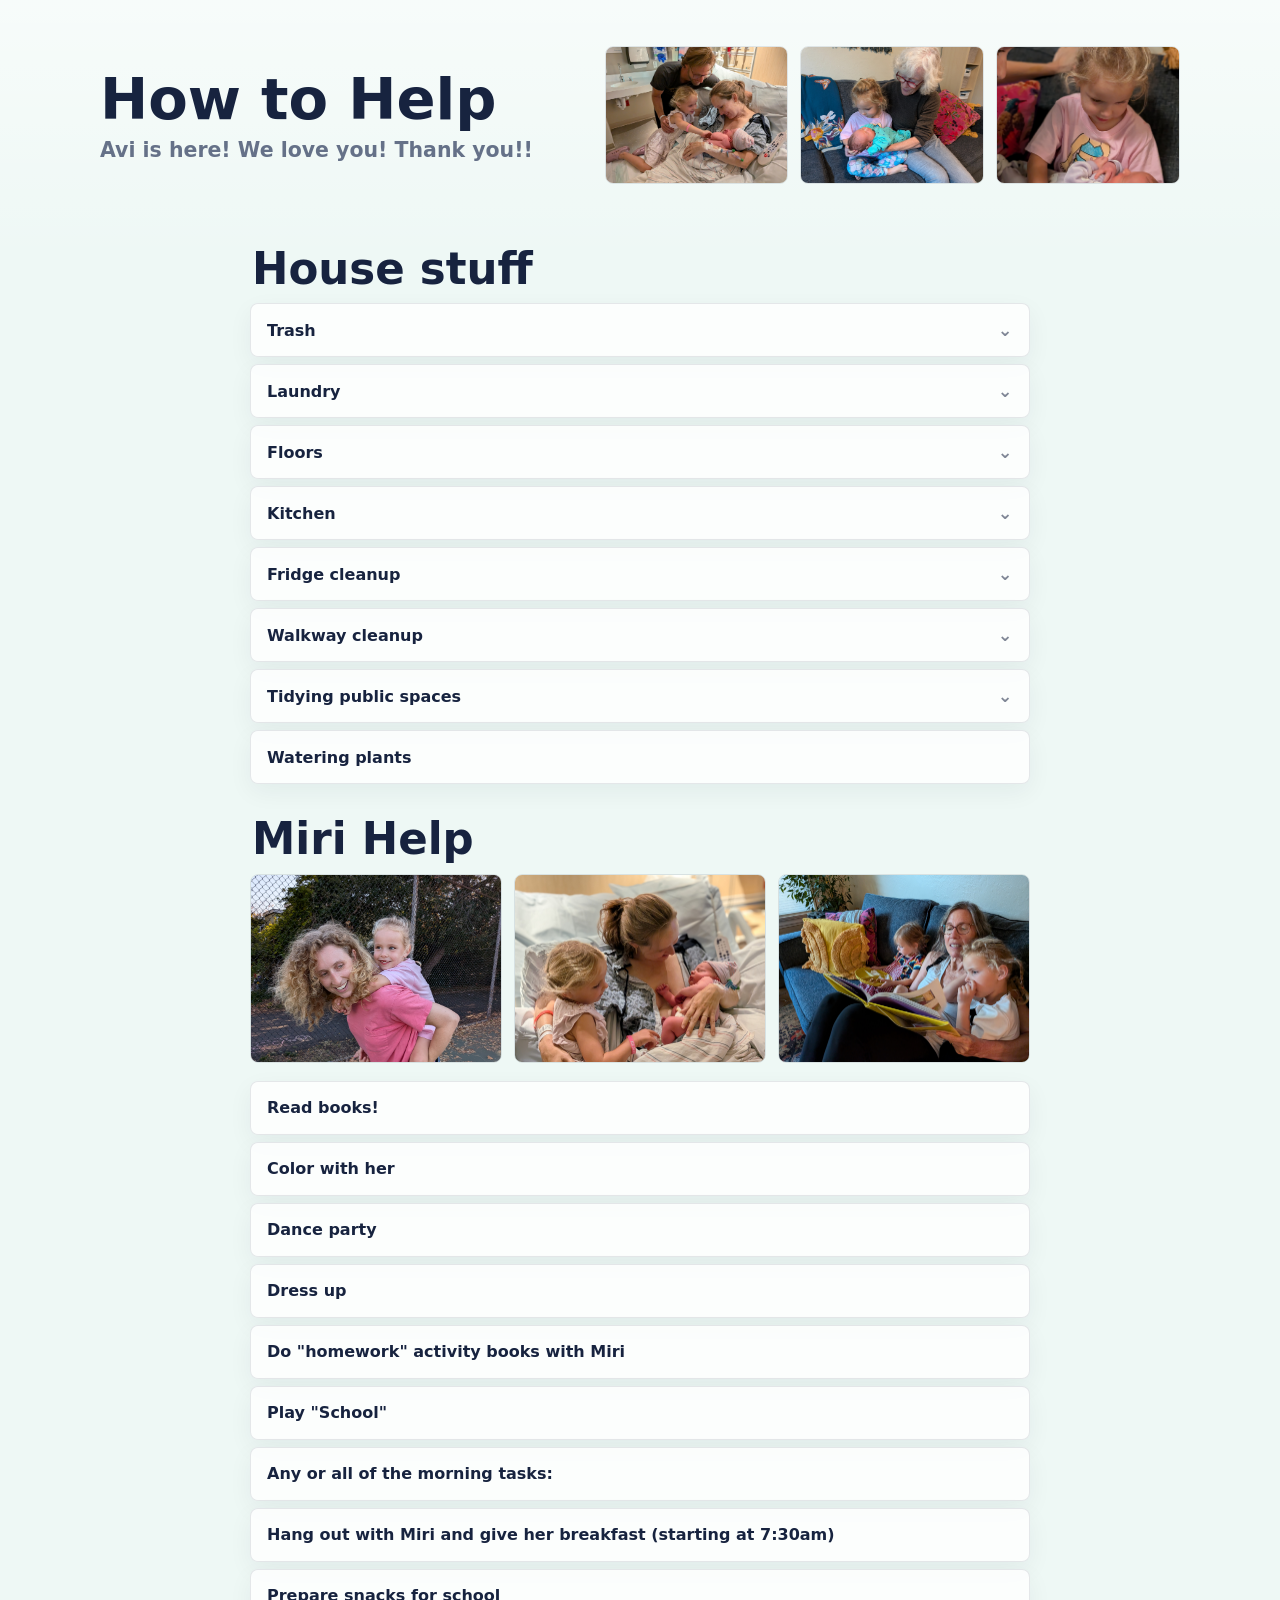
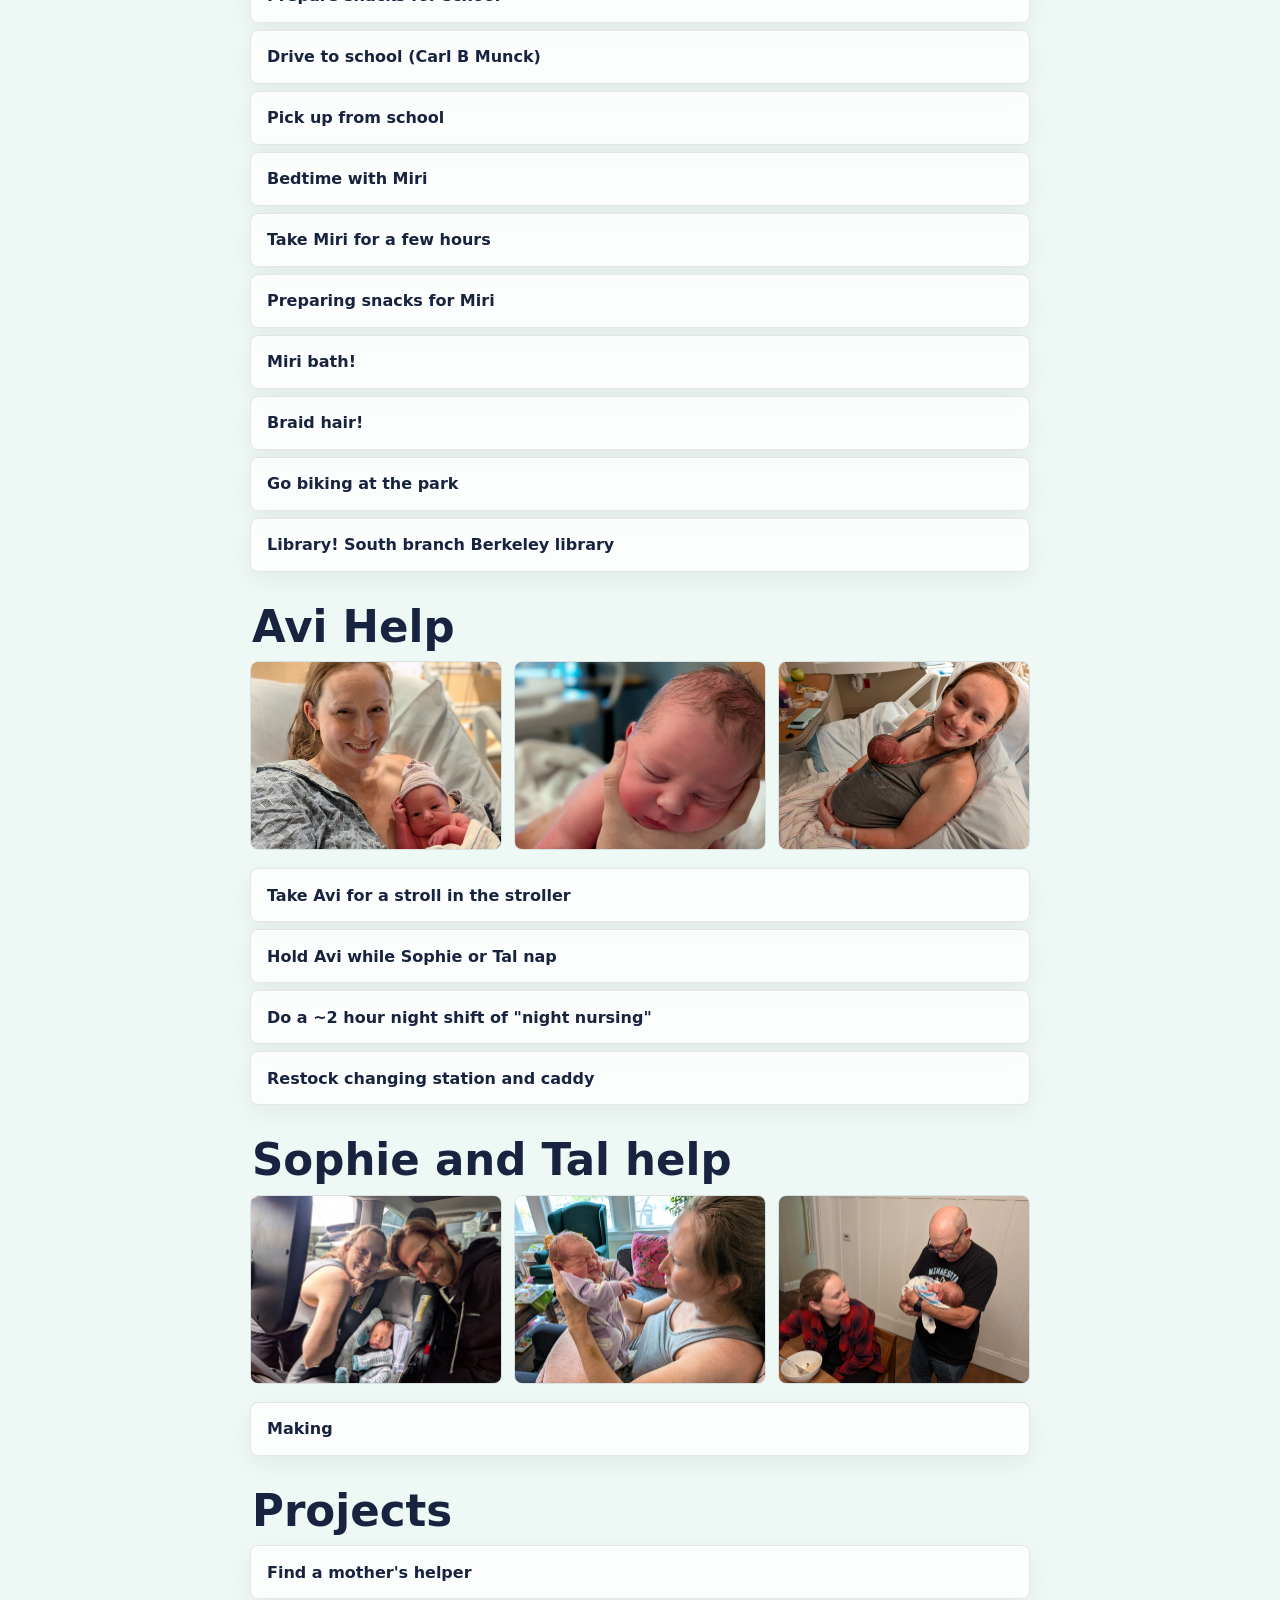
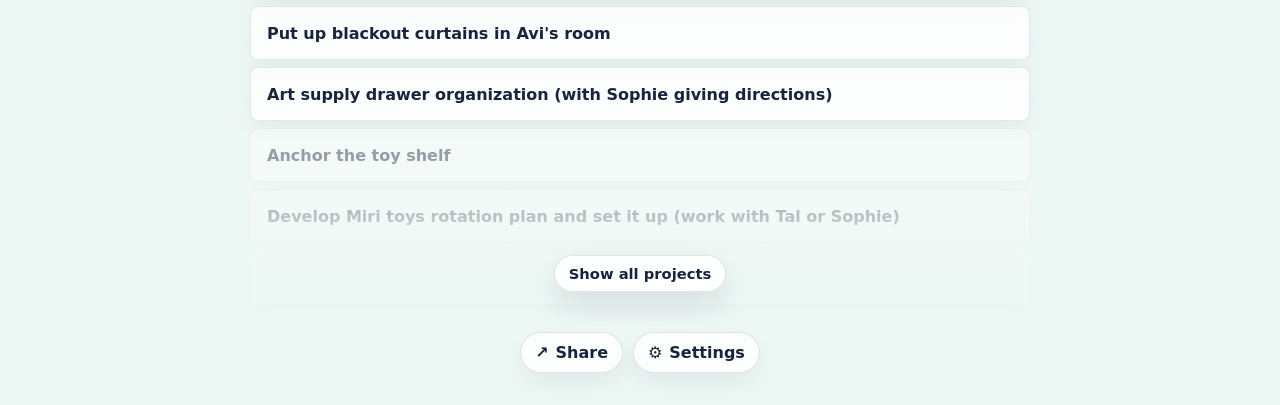
==== commit b25428b7: "Add projects preview toggle" ====
--- a/index.html
+++ b/index.html
@@ -4,8 +4,21 @@
   <meta charset="utf-8">
   <meta name="viewport" content="width=device-width, initial-scale=1, viewport-fit=cover">
   <title>How to Help</title>
+  <meta name="description" content="A small family help-board for Avi's newborn days.">
   <meta name="theme-color" content="#eef8f5">
   <meta name="apple-mobile-web-app-title" content="How to Help">
+  <meta property="og:title" content="How to Help">
+  <meta property="og:description" content="Avi is here! We love you! Thank you!!">
+  <meta property="og:type" content="website">
+  <meta property="og:url" content="https://talrme.github.io/how-to-help/">
+  <meta property="og:image" content="https://talrme.github.io/how-to-help/images/hospital-family-bed.jpg">
+  <meta property="og:image:secure_url" content="https://talrme.github.io/how-to-help/images/hospital-family-bed.jpg">
+  <meta property="og:image:alt" content="Tal, Sophie, Miri, and Avi in the hospital room">
+  <meta name="twitter:card" content="summary_large_image">
+  <meta name="twitter:title" content="How to Help">
+  <meta name="twitter:description" content="Avi is here! We love you! Thank you!!">
+  <meta name="twitter:image" content="https://talrme.github.io/how-to-help/images/hospital-family-bed.jpg">
+  <link rel="image_src" href="https://talrme.github.io/how-to-help/images/hospital-family-bed.jpg">
   <link rel="icon" href="help-icon.png" type="image/png">
   <link rel="apple-touch-icon" href="help-icon.png">
   <link rel="manifest" href="manifest.webmanifest">
@@ -67,6 +80,7 @@
       <section class="settings-section">
         <h3>List</h3>
         <label class="toggle-row"><span>Show descriptions by default</span><input type="checkbox" data-setting="openDescriptions"><i aria-hidden="true"></i></label>
+        <label class="toggle-row"><span>Show projects by default</span><input type="checkbox" data-setting="showProjects"><i aria-hidden="true"></i></label>
         <label class="toggle-row"><span>Compact list</span><input type="checkbox" data-setting="compact"><i aria-hidden="true"></i></label>
       </section>
       <details class="settings-section advanced-settings">
--- a/styles.css
+++ b/styles.css
@@ -104,6 +104,10 @@
   gap: 7px;
 }
 
+.actual-site .help-list.has-project-preview {
+  position: relative;
+}
+
 .actual-site .help-card {
   display: grid;
   grid-template-columns: minmax(0, 1fr);
@@ -113,6 +117,55 @@
   border-radius: 8px;
   background: rgba(255,255,255,.8);
   box-shadow: 0 8px 24px rgba(23,35,63,.055);
+}
+
+.actual-site .help-card.is-project-preview {
+  pointer-events: none;
+  opacity: .42;
+  filter: saturate(.72);
+}
+
+.projects-preview-fade {
+  position: absolute;
+  inset: auto 0 0;
+  min-height: 124px;
+  display: flex;
+  align-items: end;
+  justify-content: center;
+  padding: 44px 12px 12px;
+  background: linear-gradient(180deg, rgba(238,248,245,0), var(--page-bg) 72%);
+}
+
+.projects-toggle,
+.projects-hide-link {
+  touch-action: manipulation;
+  -webkit-tap-highlight-color: rgba(22,137,119,.12);
+}
+
+.projects-overlay-button {
+  border: 1px solid rgba(23,35,63,.12);
+  border-radius: 999px;
+  background: rgba(255,255,255,.94);
+  color: var(--ink);
+  padding: 9px 14px;
+  font-size: .92rem;
+  font-weight: 900;
+  box-shadow: 0 12px 30px rgba(23,35,63,.12);
+}
+
+.projects-hide-link {
+  display: block;
+  width: fit-content;
+  margin: 11px auto 0;
+  border: 0;
+  background: transparent;
+  color: var(--muted);
+  font: inherit;
+  font-size: .82rem;
+  font-weight: 850;
+  text-decoration: underline;
+  text-decoration-thickness: 1px;
+  text-underline-offset: 3px;
 }
 
 .actual-site .card-main {
@@ -128,6 +181,8 @@
   background: transparent;
   text-align: left;
   color: inherit;
+  touch-action: manipulation;
+  -webkit-tap-highlight-color: rgba(22,137,119,.12);
 }
 
 .actual-site .card-static {
@@ -778,6 +833,16 @@
   background: color-mix(in srgb, var(--accent) 70%, #111827);
 }
 
+body.actual-site[data-style="night"] .projects-preview-fade {
+  background: linear-gradient(180deg, rgba(17,24,39,0), var(--page-bg) 72%);
+}
+
+body.actual-site[data-style="night"] .projects-overlay-button {
+  background: rgba(22,30,48,.96);
+  color: var(--ink);
+  border-color: rgba(255,255,255,.16);
+}
+
 body.actual-site[data-style="night"] .settings-actions button:not(.primary-action) {
   background: rgba(255,255,255,.86);
   color: #17233f;
@@ -865,6 +930,14 @@
 }
 
 @media (max-width: 560px) {
+  .actual-site .card-main {
+    cursor: pointer;
+  }
+
+  .actual-site .expand-mark {
+    transition-duration: .06s;
+  }
+
   .share-modal,
   .install-modal {
     padding: 12px;
